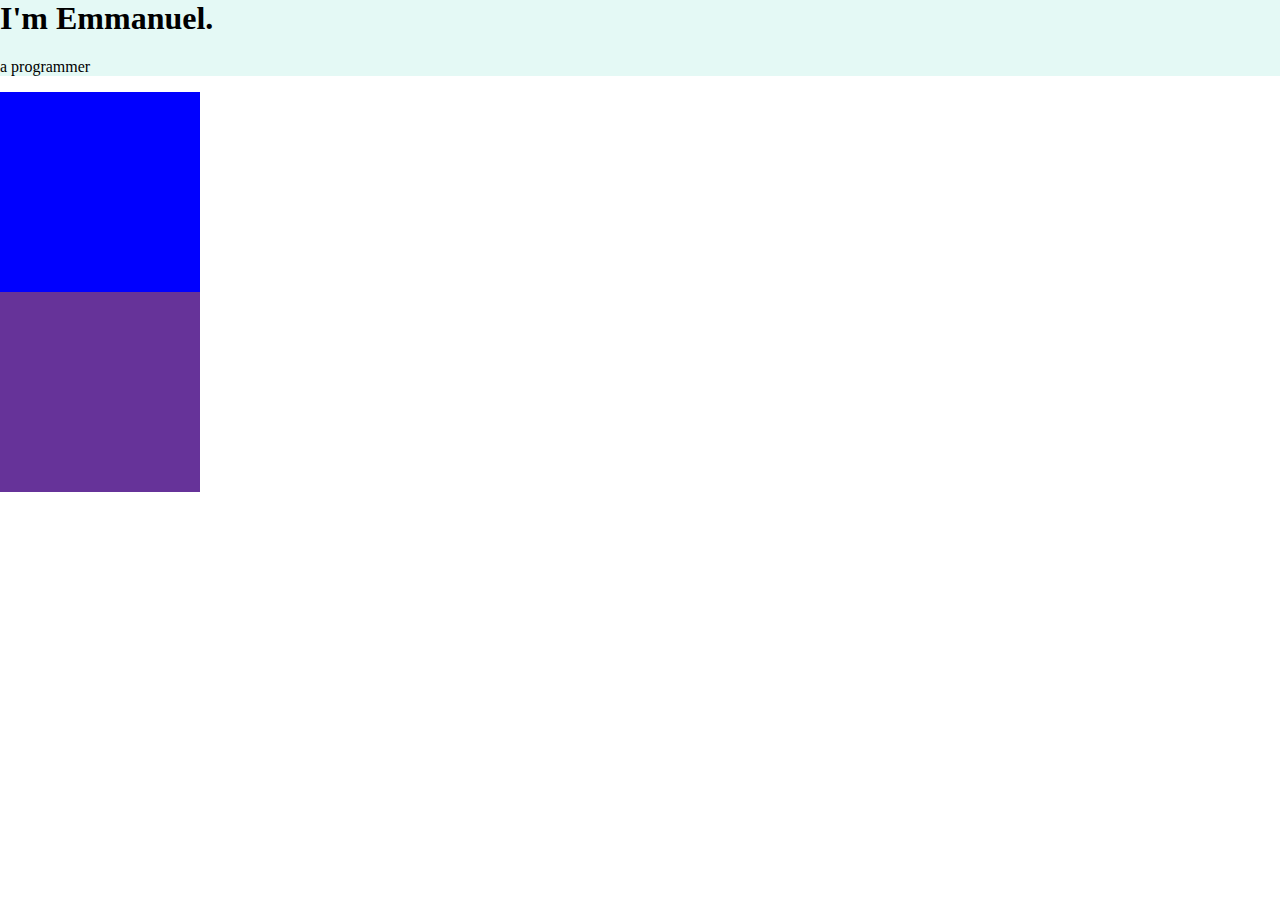
==== CSS - My Site/index.html @ 0b880c37 "Added new folder CSS - My Site Modified CSS - Bacon Fansite" ====
<!DOCTYPE html>
<html lang="en">
<head>
    <meta charset="UTF-8">
    <meta http-equiv="X-UA-Compatible" content="IE=edge">
    <meta name="viewport" content="width=device-width, initial-scale=1.0">
    <title>Emmanuel Omondi</title>
    <link rel="stylesheet" href="CSS/styles.css">
    <link rel="icon" href="favicon.ico">
</head>
<body>
<div class="top-container">
<h1>I'm Emmanuel.</h1>
<p>a programmer</p>
</div>  
<div class="middle-container">

</div>  
<div class="bottom-container">
    
</div>
   
</body>
</html>
---- CSS - My Site/CSS/styles.css ----
body{
    margin: 0px;
}

h1{
    margin-top: 0px;
}

/************************CLASS SELECTOR********************************/
.top-container {
    background-color: #E4F9F5;
    
}
.middle-container{
    background-color: blue;
    height: 200px;
    width: 200px;
}

.bottom-container{
    background-color: rebeccapurple;
    height: 200px;
    width: 200px;
}
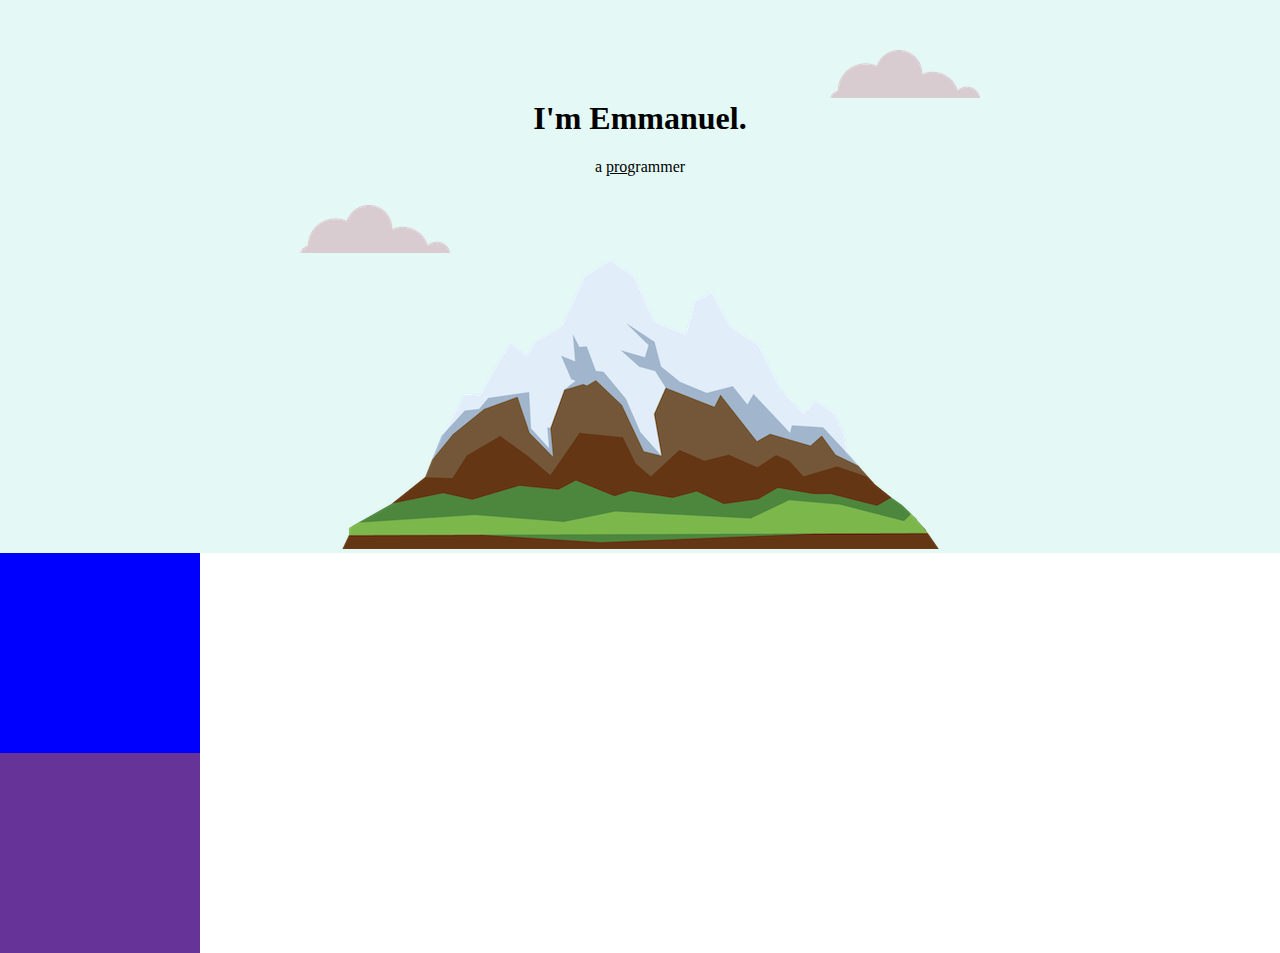
==== commit 4eb25226: "new file:   CSS - My Site/images" ====
--- a/CSS - My Site/index.html
+++ b/CSS - My Site/index.html
@@ -10,14 +10,17 @@
 </head>
 <body>
 <div class="top-container">
+    <img class="top-cloud" src="images/cloud.png" alt="cloud-img">
 <h1>I'm Emmanuel.</h1>
-<p>a programmer</p>
+<p>a <span class="pro">pro</span>grammer</p>
+<img class="bottom-cloud" src="images/cloud.png" alt="cloud-img">
+<img src="images/mountain.png" alt="mountain-img">
 </div>  
 <div class="middle-container">
 
 </div>  
 <div class="bottom-container">
-    
+
 </div>
    
 </body>
--- a/CSS - My Site/CSS/styles.css
+++ b/CSS - My Site/CSS/styles.css
@@ -1,5 +1,6 @@
 body{
     margin: 0px;
+    text-align: center;
 }
 
 h1{
@@ -9,7 +10,8 @@
 /************************CLASS SELECTOR********************************/
 .top-container {
     background-color: #E4F9F5;
-    
+    position: relative;
+    padding-top: 100px;
 }
 .middle-container{
     background-color: blue;
@@ -21,4 +23,20 @@
     background-color: rebeccapurple;
     height: 200px;
     width: 200px;
+}
+
+.pro{
+    text-decoration: underline;
+}
+
+.bottom-cloud{
+    position: absolute;
+    left: 300px;
+    bottom: 300px;
+}
+
+.top-cloud {
+    position: absolute;
+    right: 300px;
+    top: 50px;
 }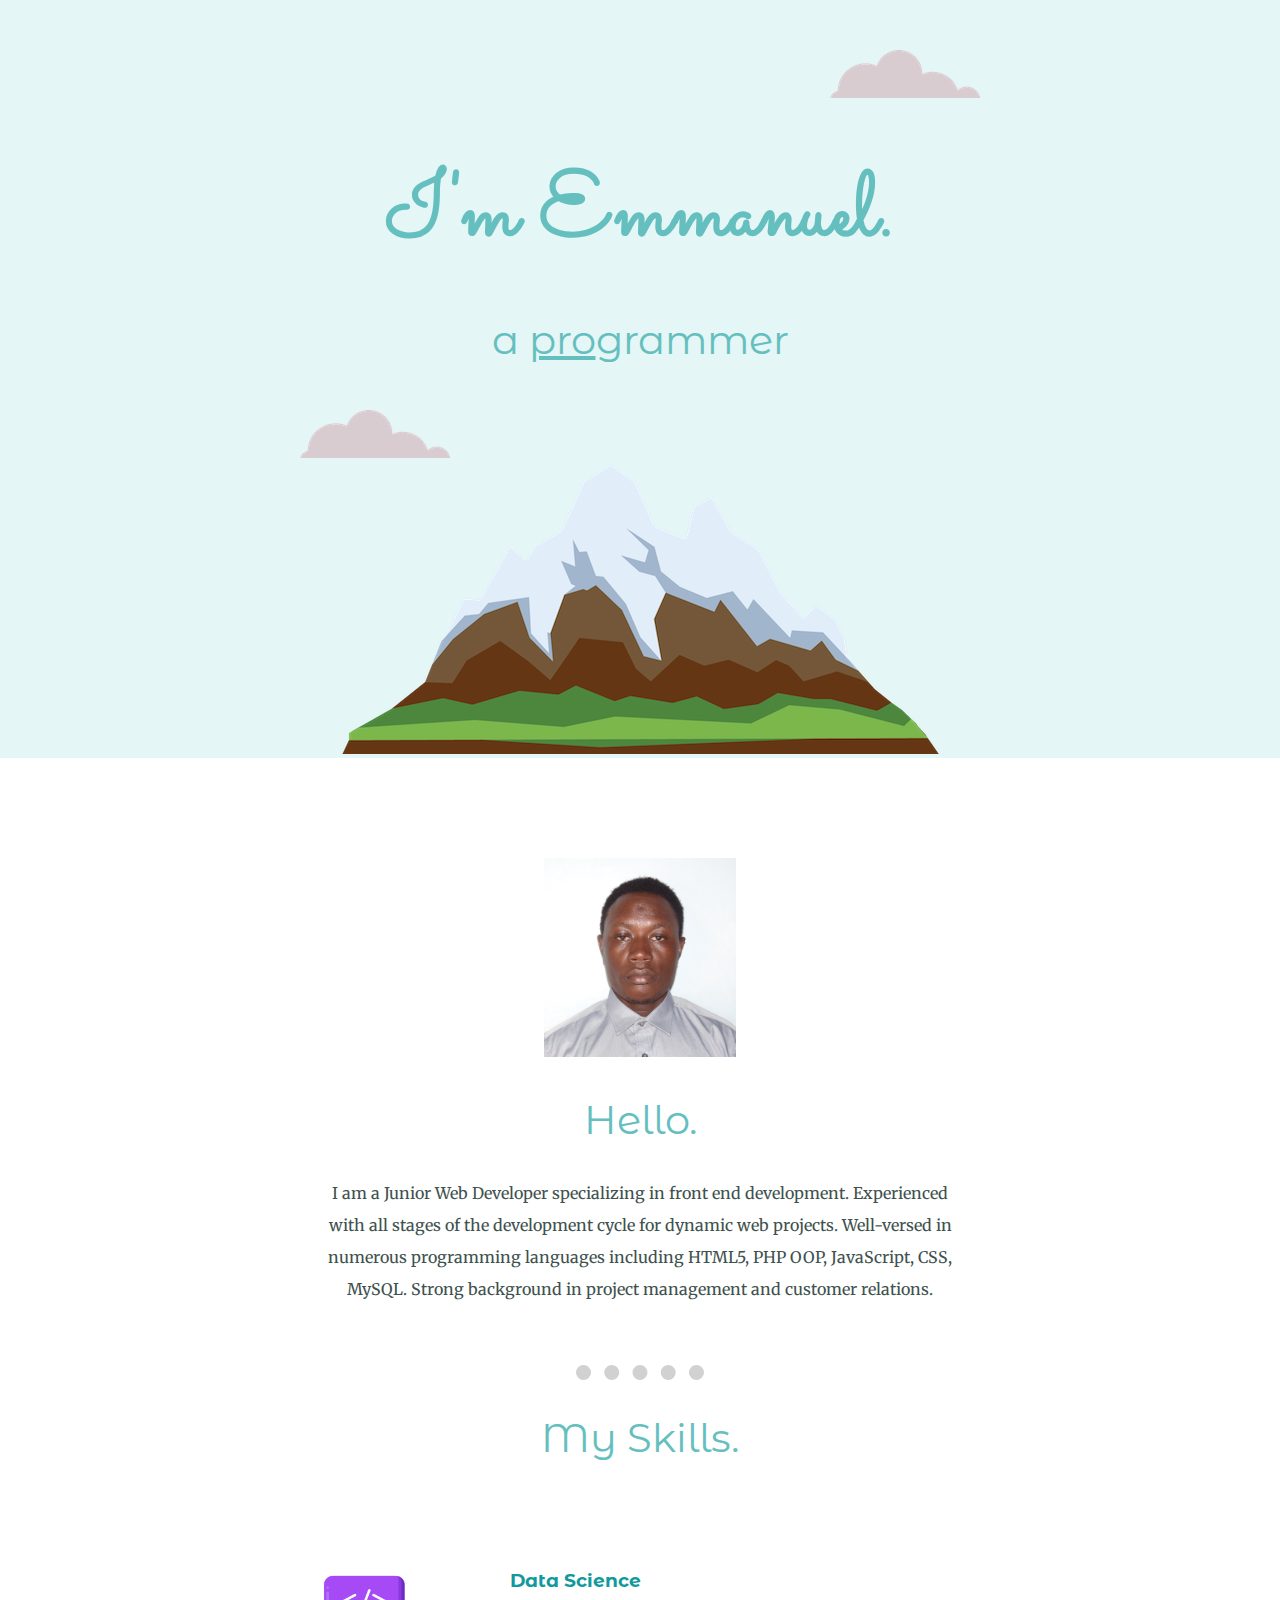
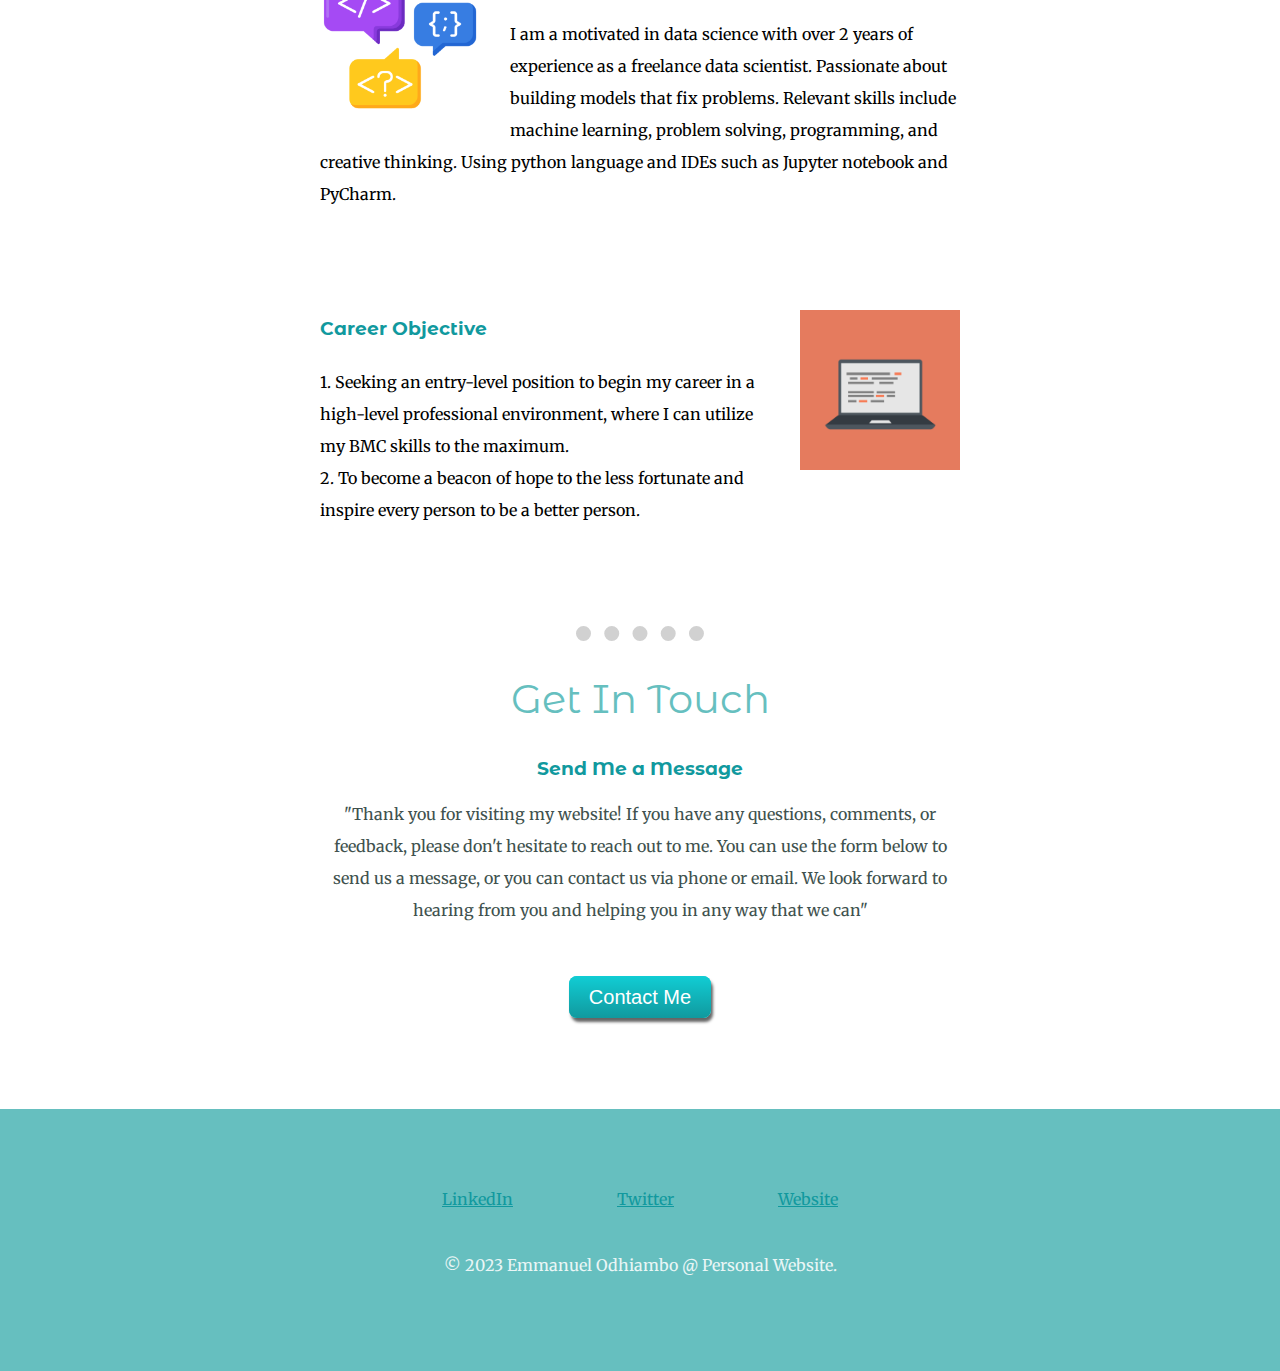
==== commit e7e47dfc: "modified:   CSS - My Site/CSS" ====
--- a/CSS - My Site/index.html
+++ b/CSS - My Site/index.html
@@ -7,21 +7,68 @@
     <title>Emmanuel Omondi</title>
     <link rel="stylesheet" href="CSS/styles.css">
     <link rel="icon" href="favicon.ico">
+    <link rel="preconnect" href="https://fonts.googleapis.com">
+    <link rel="preconnect" href="https://fonts.gstatic.com" crossorigin>
+    <link
+        href="https://fonts.googleapis.com/css2?family=Merriweather&family=Montserrat+Alternates&family=Sacramento&display=swap"
+        rel="stylesheet">
 </head>
 <body>
 <div class="top-container">
     <img class="top-cloud" src="images/cloud.png" alt="cloud-img">
 <h1>I'm Emmanuel.</h1>
-<p>a <span class="pro">pro</span>grammer</p>
+<h2>a <span class="pro">pro</span>grammer</h2>
 <img class="bottom-cloud" src="images/cloud.png" alt="cloud-img">
 <img src="images/mountain.png" alt="mountain-img">
-</div>  
+</div> 
+
 <div class="middle-container">
+    <div class="profile">
+        <img class="profile-pic" src="images/emmanuel.png" alt="emmanuel-profile-pic">
+        <h2>Hello.</h2>
+        <p class="hello-description">I am a Junior Web Developer specializing in front end development. Experienced with all stages of the development cycle for
+        dynamic web projects. Well-versed in numerous programming languages including HTML5, PHP OOP, JavaScript, CSS, MySQL.
+        Strong background in project management and customer relations.</p>
+    </div>
+    <hr>
+    <div class="skills">
+        <h2>My Skills.</h2>
+        <div class="skill-row">
+            <img class="prog-img" src="images/programming-language.png" alt="programming-image">
+            <h3>Data Science</h3>
+            <p class="code-skill-description">I am a motivated in data science with over 2 years of experience as a freelance data scientist. Passionate about
+            building models that fix problems. Relevant skills include machine learning, problem solving, programming, and creative
+            thinking. Using python language and IDEs such as Jupyter notebook and PyCharm.</p>
+        </div>
+        <div class="skill-row">
+            <img class="comp-img" src="images/computer.png" alt="computer-image">
+            <h3>Career Objective</h3>
+            <p class="career-objective">1. Seeking an entry-level position to begin my career in a high-level professional environment, where I can utilize my
+            BMC skills to the maximum.
+            <br>
+            2. To become a beacon of hope to the less fortunate and inspire every person to be a better person.
+</p>
+        </div>
+    </div>
+    <hr>
+    <div class="contact-me">
+        <h2>Get In Touch</h2>
+        <h3>Send Me a Message</h3>
+        <p class="contact-paragraph">"Thank you for visiting my website! If you have any questions, comments, or feedback, please don't hesitate to reach
+        out to me. You can use the form below to send us a message, or you can contact us via phone or email. We look forward to
+        hearing from you and helping you in any way that we can"</p>
+        <a class="btn" href="mailto:eomondimanu024@gmail.com">Contact Me</a>
+    </div>
+</div>
 
-</div>  
+
 <div class="bottom-container">
+    <a class="footer-link" href="https://www.linkedin.com/in/emmanuel-omondi-88652821a/">LinkedIn</a>
+    <a class="footer-link" href="https://twitter.com/Omondimanucho">Twitter</a>
+    <a class="footer-link" href="https://omondi85manu.github.io/cv/">Website</a>
+    <p>© 2023 Emmanuel Odhiambo @ Personal Website.</p>
+</div>
 
-</div>
    
 </body>
 </html>--- a/CSS - My Site/CSS/styles.css
+++ b/CSS - My Site/CSS/styles.css
@@ -1,29 +1,68 @@
 body{
     margin: 0px;
     text-align: center;
+    font-family: 'Merriweather', serif;
 }
 
 h1{
-    margin-top: 0px;
+    font-size: 562.5%;
+    color: #66BFBF;
+    margin: 50px auto 0 auto;
+    font-family: 'Sacramento', cursive;
+}
+h2{
+    color: #66BFBF;
+    font-family: 'Montserrat Alternates', sans-serif;
+    font-size: 2.5rem;
+    font-weight: normal;
+}
+h3{
+    color: #11999E;
+    font-family: 'Montserrat Alternates', sans-serif;
+}
+
+a{
+    color: #11999E;
+}
+
+hr {
+    border-style: none;
+    border-top-style: dotted;
+    border-color: #d1d1d1;
+    border-width: 15px;
+    width: 10%;
 }
 
 /************************CLASS SELECTOR********************************/
 .top-container {
-    background-color: #E4F9F5;
+    background-color: #E4F6F6;
     position: relative;
     padding-top: 100px;
 }
 .middle-container{
-    background-color: blue;
-    height: 200px;
-    width: 200px;
+    
 }
 
 .bottom-container{
-    background-color: rebeccapurple;
-    height: 200px;
-    width: 200px;
+    background-color: #66BFBF;
+    position: relative;
+    padding: 80px;
+    margin-top: 100px;
+    color: #EAF6F6;
 }
+
+.profile-pic{
+    margin-top: 100px;
+    padding: auto;
+    width: 15%;  
+}
+.hello-description, .contact-paragraph {
+    color: #40514E;
+    width: 50%;
+    margin: 10px auto 60px auto;
+    text-align: center;
+    line-height: 2;
+}  
 
 .pro{
     text-decoration: underline;
@@ -39,4 +78,67 @@
     position: absolute;
     right: 300px;
     top: 50px;
-}+}
+
+.skill-row{
+    width: 50%;
+    margin: 100px auto 100px auto;
+    text-align: left;
+    line-height: 2;
+}
+.prog-img{
+    width: 25%;
+    float: left;
+    margin-right: 30px;
+}
+.comp-img{
+    width: 25%;
+    float: right;
+   margin-left: 30px;
+}
+.btn{
+  background: #11cdd4;
+  background-image: -webkit-linear-gradient(top, #11cdd4,  #11999e);
+  background-image: -moz-linear-gradient(top, #11cdd4,  #11999e);
+  background-image: -ms-linear-gradient(top, #11cdd4,  #11999e);
+  background-image: -o-linear-gradient(top, #11cdd4,  #11999e);
+  background-image: linear-gradient(to bottom, #11cdd4,  #11999e);
+  -webkit-border-radius: 8;
+  -moz-border-radius: 8;
+  border-radius: 8px;
+  -webkit-box-shadow: 2px 4px 3px #666666;
+  -moz-box-shadow: 2px 4px 3px #666666;
+  box-shadow: 2px 4px 3px #666666;
+  font-family: Arial;
+  color: #ffffff;
+  font-size: 20px;
+  padding: 10px 20px 10px 20px;
+  text-decoration: none;
+  margin-bottom: 100px;
+}
+
+.btn:hover {
+  background: #30e3cb;
+  background-image: -webkit-linear-gradient(top, #30e3cb, #2bc4ad);
+  background-image: -moz-linear-gradient(top, #30e3cb, #2bc4ad);
+  background-image: -ms-linear-gradient(top, #30e3cb, #2bc4ad);
+  background-image: -o-linear-gradient(top, #30e3cb, #2bc4ad);
+  background-image: linear-gradient(to bottom, #30e3cb, #2bc4ad);
+  text-decoration: none;
+}
+
+
+.footer-link{
+    color: #11999E;
+    padding: 0 50px 30px;
+    word-wrap: normal;
+    display: inline-block;
+}
+
+/****** The Clear Property******/
+/*.code-skill-description{
+    clear:left ;
+}
+.career-objective{
+    clear: right;
+}*/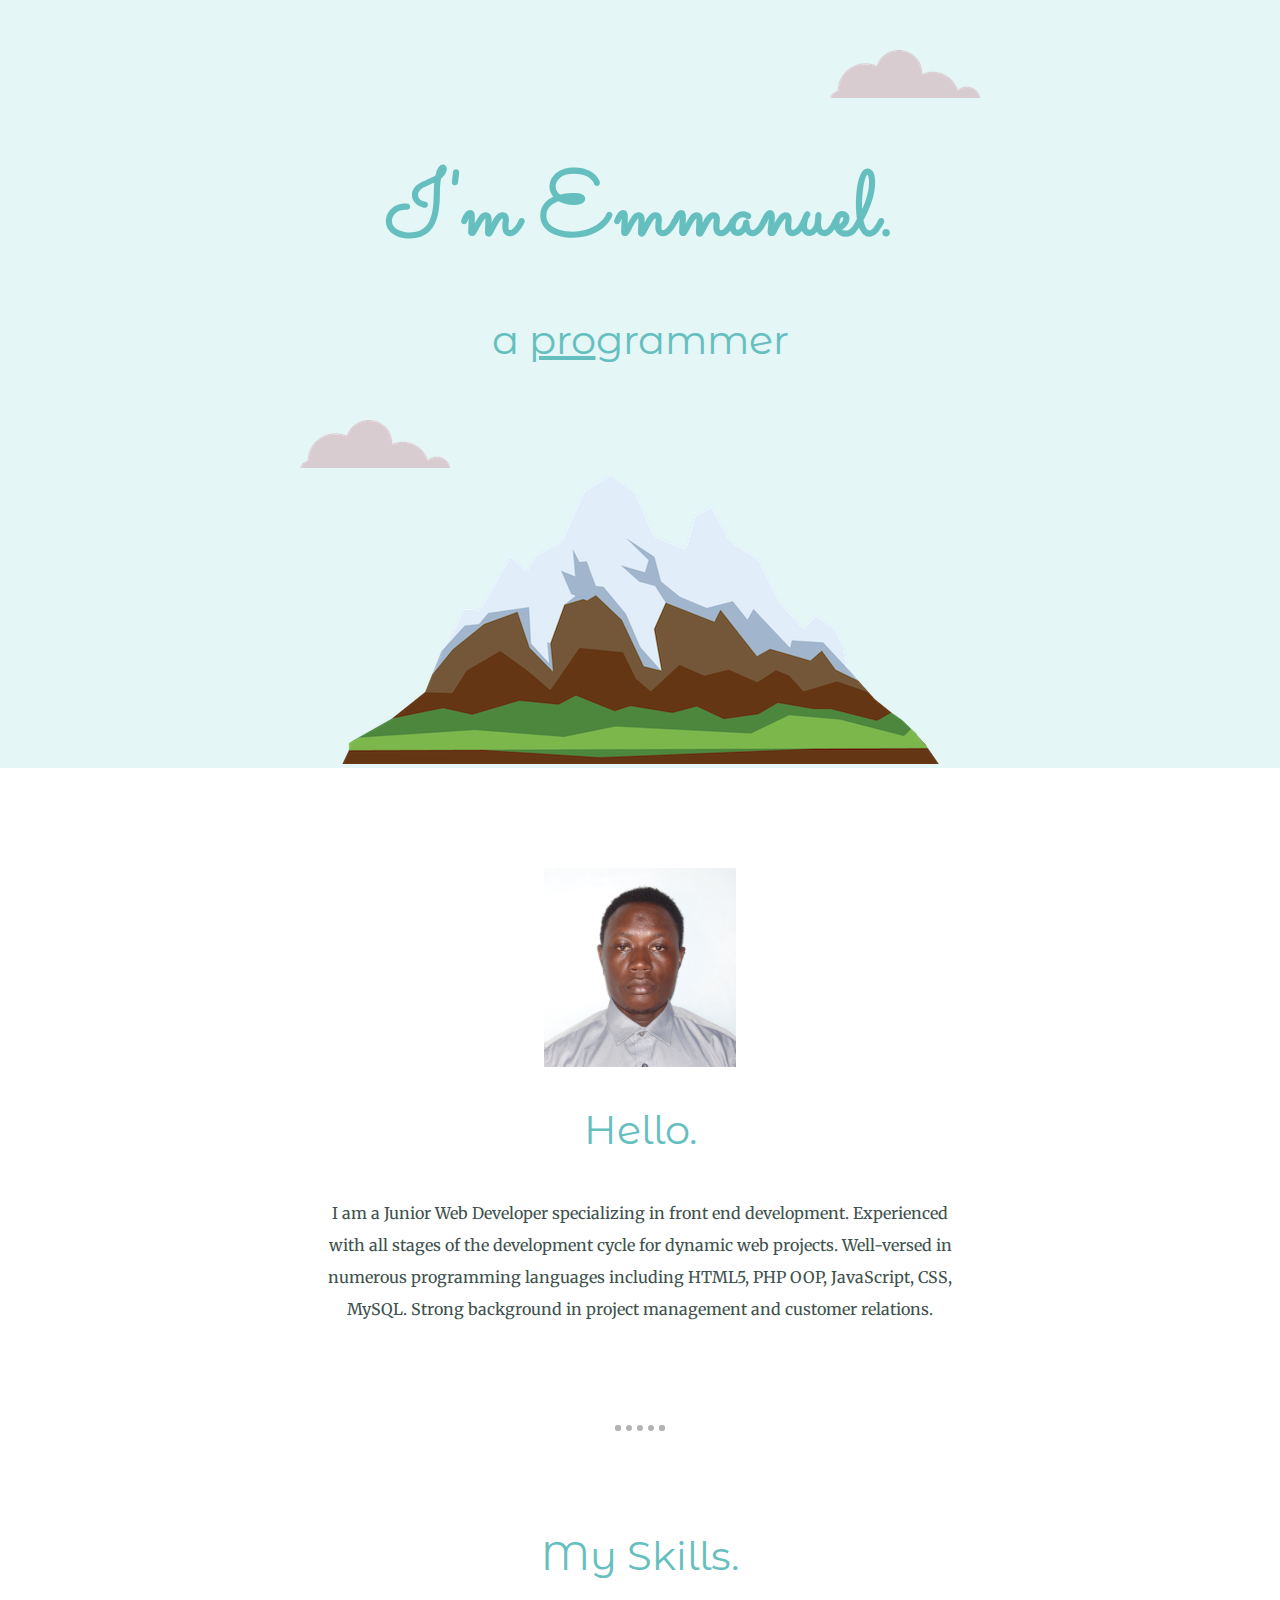
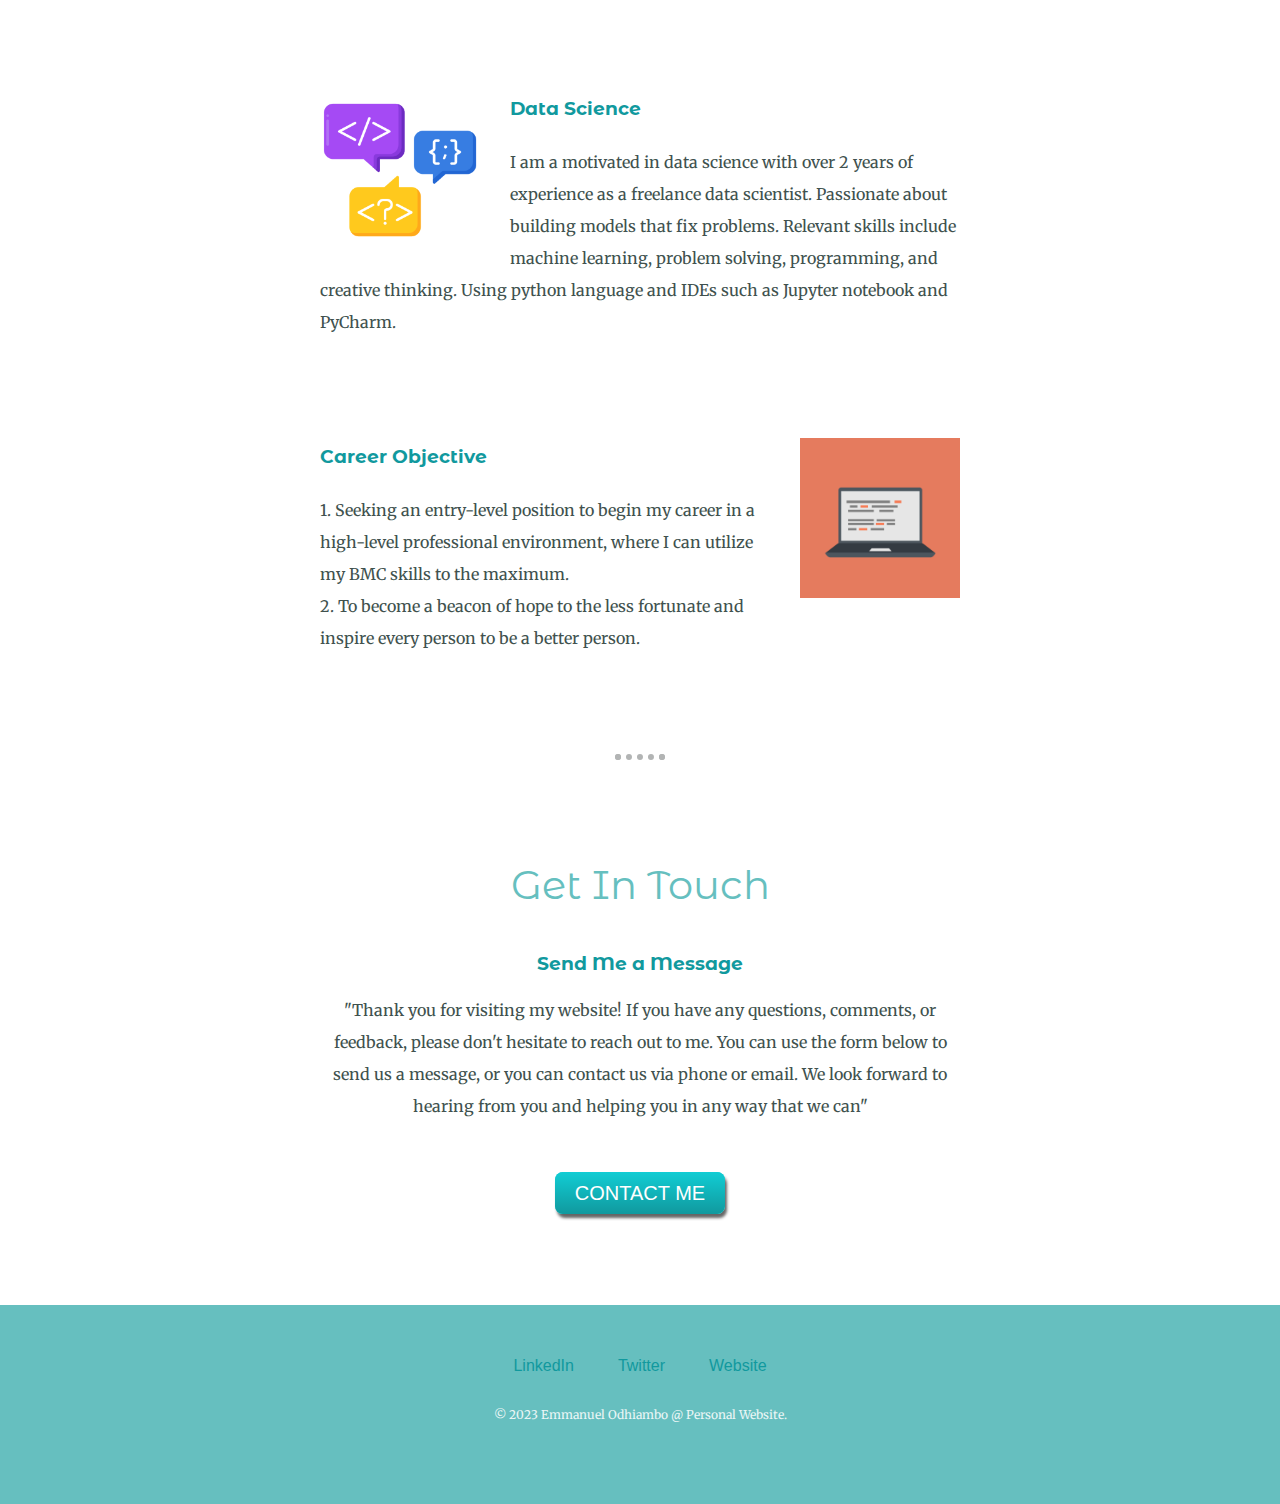
==== commit 9753b865: "Add new file TinDog" ====
--- a/CSS - My Site/index.html
+++ b/CSS - My Site/index.html
@@ -57,7 +57,7 @@
         <p class="contact-paragraph">"Thank you for visiting my website! If you have any questions, comments, or feedback, please don't hesitate to reach
         out to me. You can use the form below to send us a message, or you can contact us via phone or email. We look forward to
         hearing from you and helping you in any way that we can"</p>
-        <a class="btn" href="mailto:eomondimanu024@gmail.com">Contact Me</a>
+        <a class="btn" href="mailto:eomondimanu024@gmail.com">CONTACT ME</a>
     </div>
 </div>
 
@@ -66,7 +66,7 @@
     <a class="footer-link" href="https://www.linkedin.com/in/emmanuel-omondi-88652821a/">LinkedIn</a>
     <a class="footer-link" href="https://twitter.com/Omondimanucho">Twitter</a>
     <a class="footer-link" href="https://omondi85manu.github.io/cv/">Website</a>
-    <p>© 2023 Emmanuel Odhiambo @ Personal Website.</p>
+    <p class="copyright-message">© 2023 Emmanuel Odhiambo @ Personal Website.</p>
 </div>
 
    
--- a/CSS - My Site/CSS/styles.css
+++ b/CSS - My Site/CSS/styles.css
@@ -1,4 +1,5 @@
 body{
+    color: #40514E;
     margin: 0px;
     text-align: center;
     font-family: 'Merriweather', serif;
@@ -15,22 +16,29 @@
     font-family: 'Montserrat Alternates', sans-serif;
     font-size: 2.5rem;
     font-weight: normal;
+    padding-bottom: 10px;
 }
 h3{
     color: #11999E;
     font-family: 'Montserrat Alternates', sans-serif;
 }
 
-a{
+a, .footer-link{
     color: #11999E;
+    font-family: 'Montserrat', sans-serif;
+    margin: 10px 20px;
+    text-decoration: none;
+}
+a:hover{
+   color: #EAF6F6;
 }
 
 hr {
-    border-style: none;
-    border-top-style: dotted;
-    border-color: #d1d1d1;
-    border-width: 15px;
-    width: 10%;
+    border: dotted 6px;
+    border-bottom: none;
+    border-color: #b2b4b4;
+    width: 3%;
+    margin: 100px auto;
 }
 
 /************************CLASS SELECTOR********************************/
@@ -46,9 +54,14 @@
 .bottom-container{
     background-color: #66BFBF;
     position: relative;
-    padding: 80px;
+    padding: 50px 0;
     margin-top: 100px;
     color: #EAF6F6;
+}
+
+.copyright-message{
+    font-size: 0.75rem;
+    padding: 20px 0;
 }
 
 .profile-pic{
@@ -57,7 +70,6 @@
     width: 15%;  
 }
 .hello-description, .contact-paragraph {
-    color: #40514E;
     width: 50%;
     margin: 10px auto 60px auto;
     text-align: center;
@@ -109,7 +121,7 @@
   -webkit-box-shadow: 2px 4px 3px #666666;
   -moz-box-shadow: 2px 4px 3px #666666;
   box-shadow: 2px 4px 3px #666666;
-  font-family: Arial;
+  font-family: 'Montserrat', sans-serif;
   color: #ffffff;
   font-size: 20px;
   padding: 10px 20px 10px 20px;
@@ -128,13 +140,6 @@
 }
 
 
-.footer-link{
-    color: #11999E;
-    padding: 0 50px 30px;
-    word-wrap: normal;
-    display: inline-block;
-}
-
 /****** The Clear Property******/
 /*.code-skill-description{
     clear:left ;
